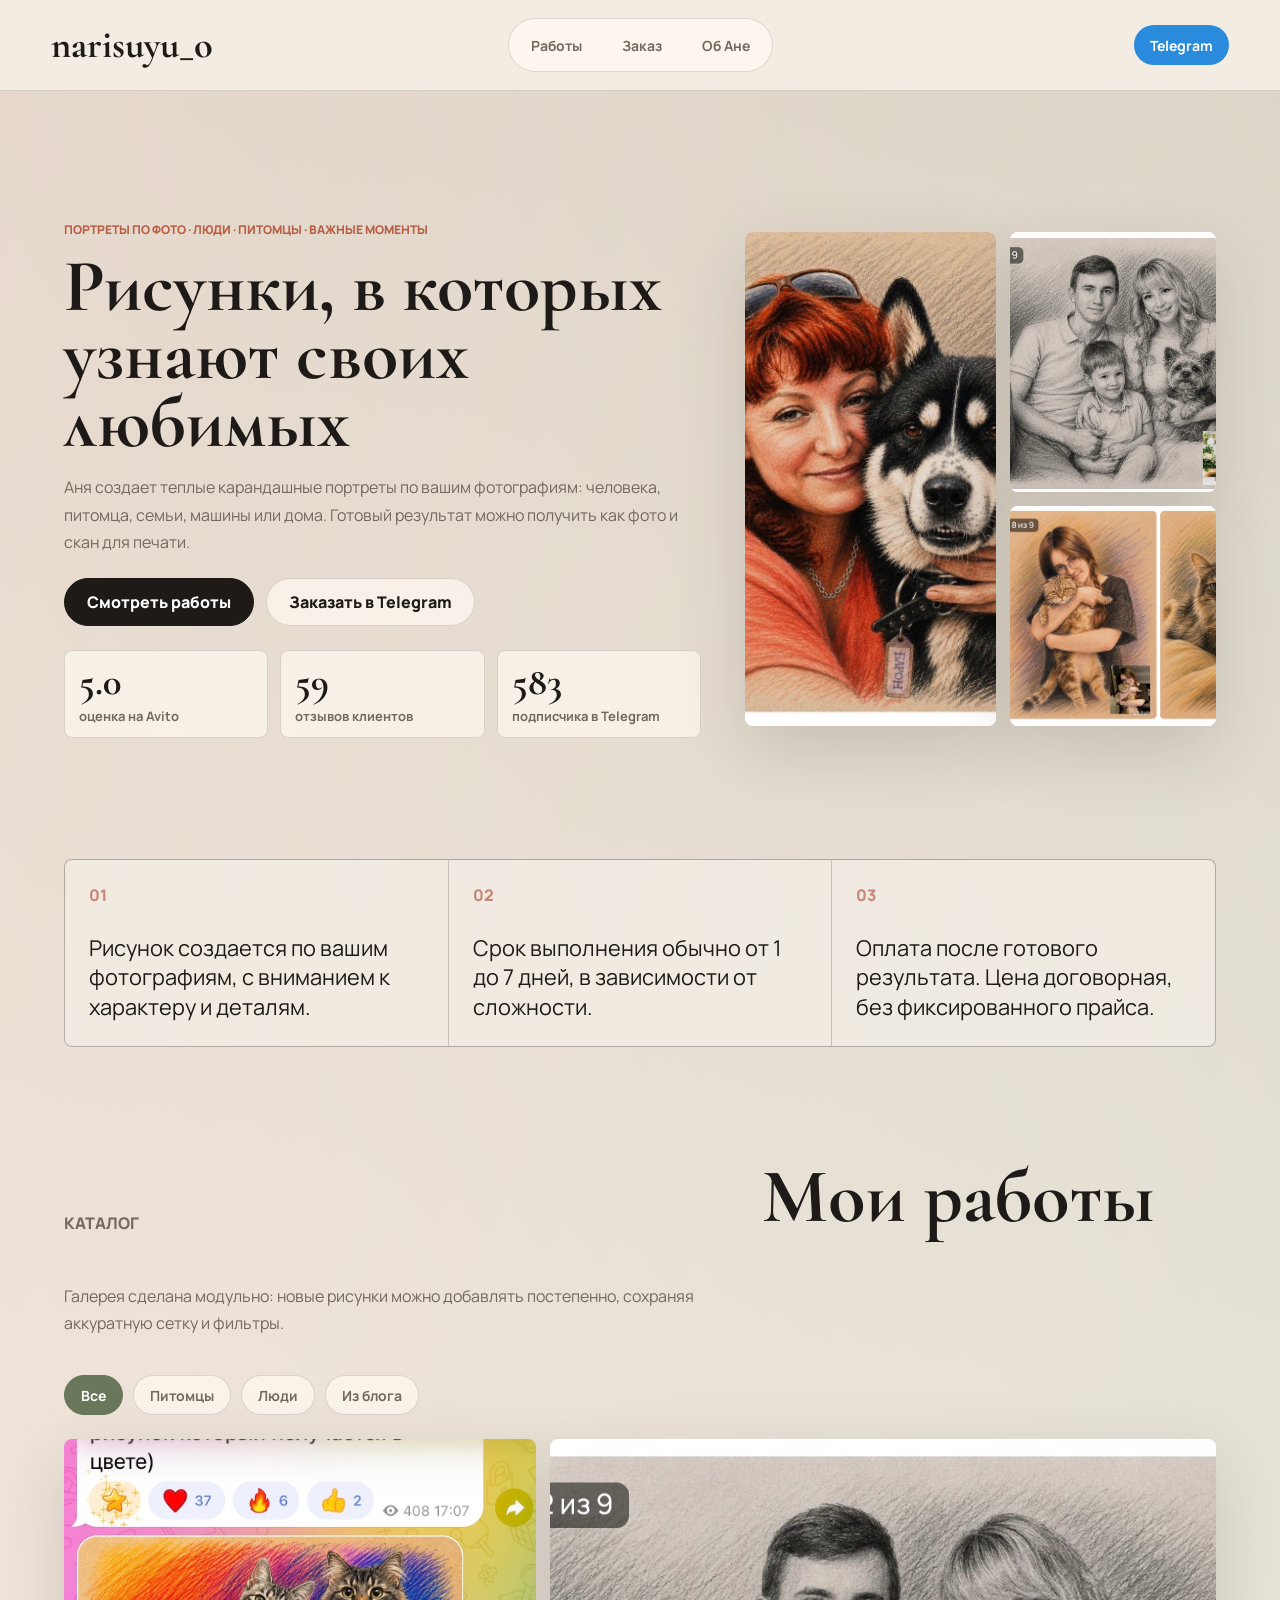
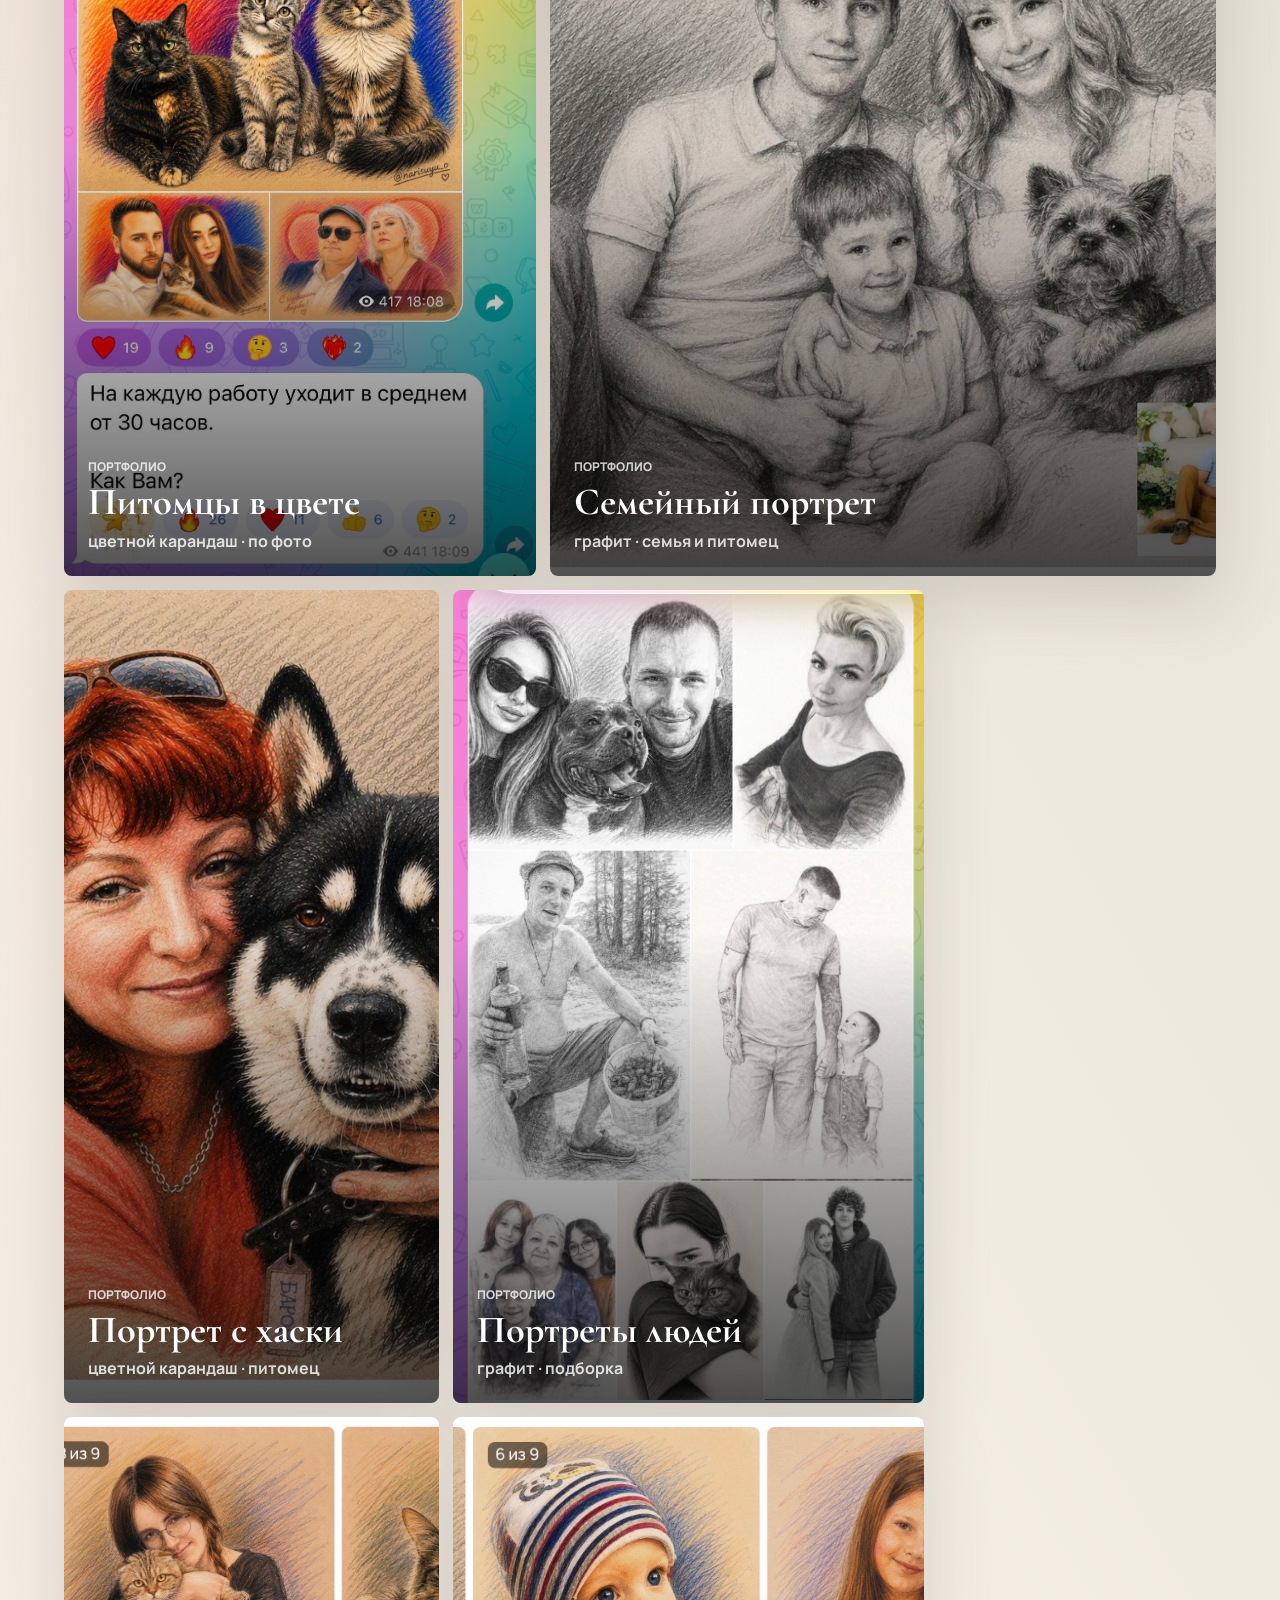
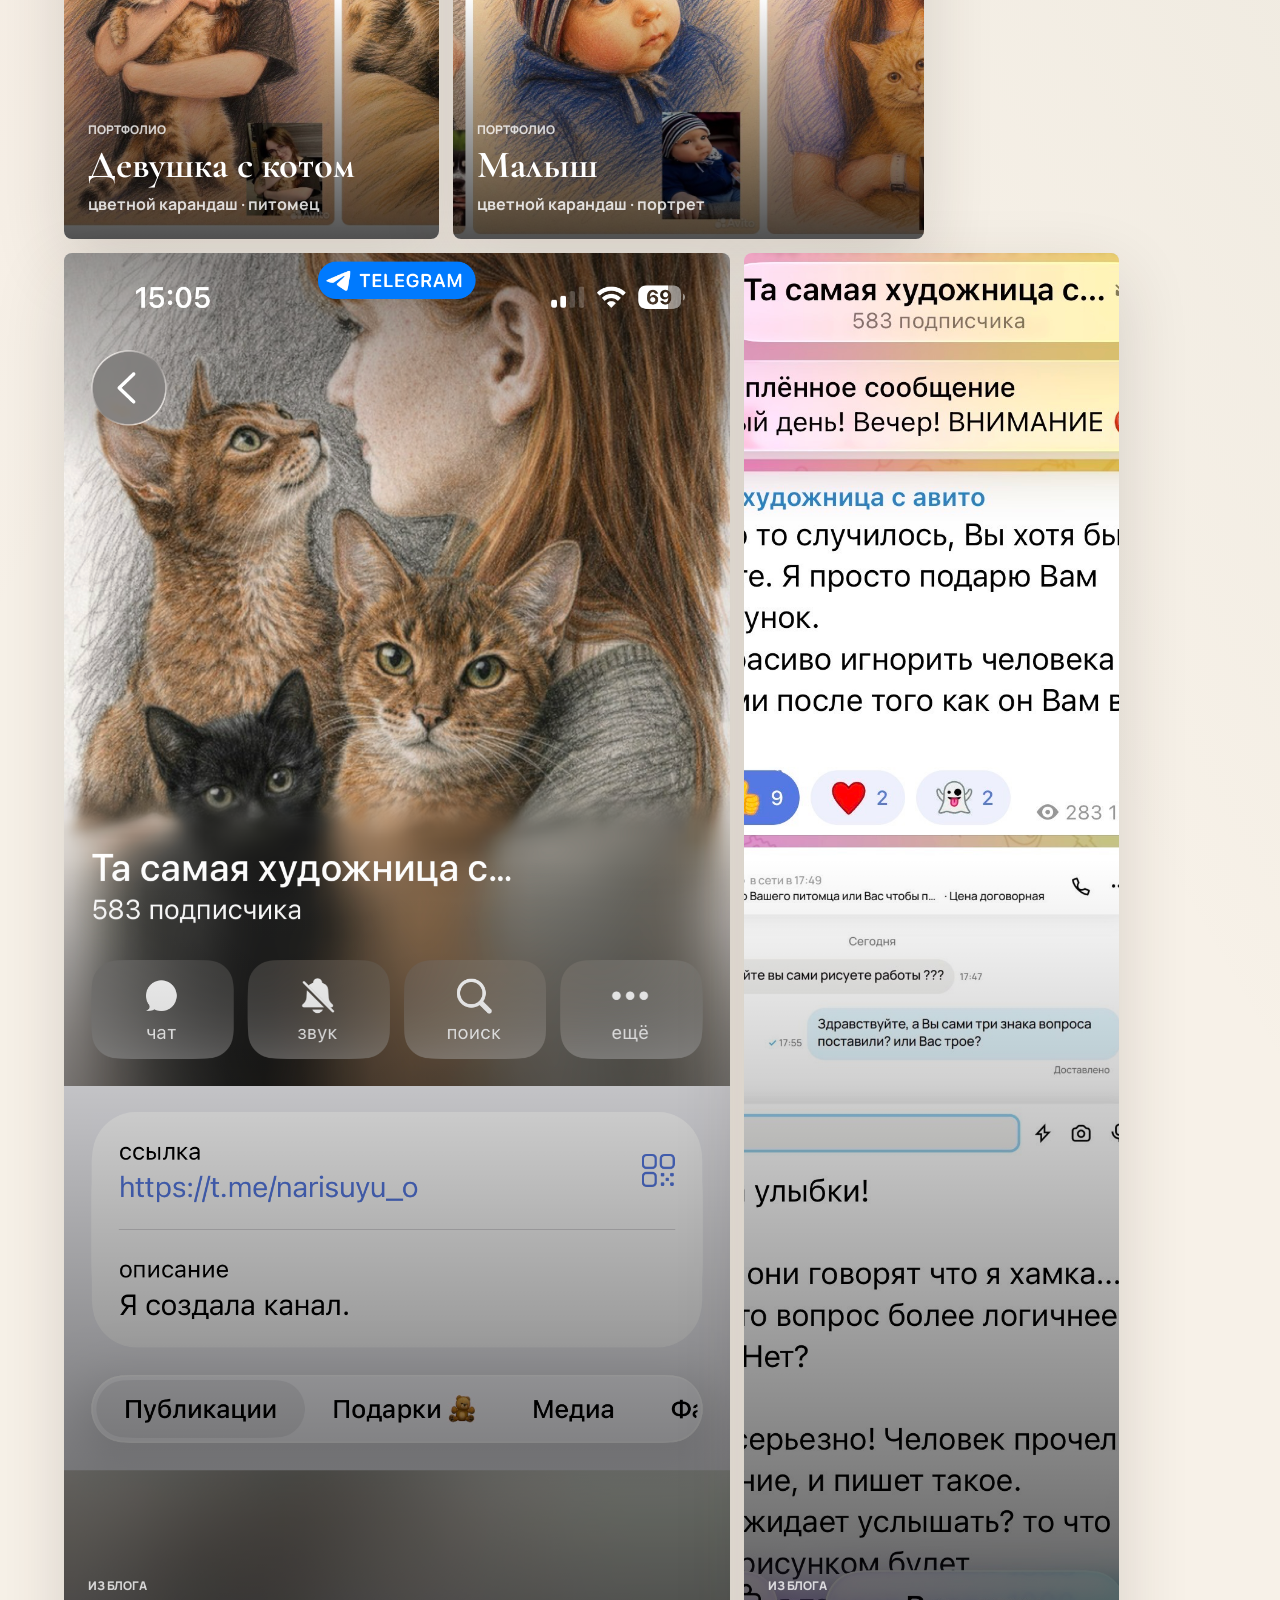
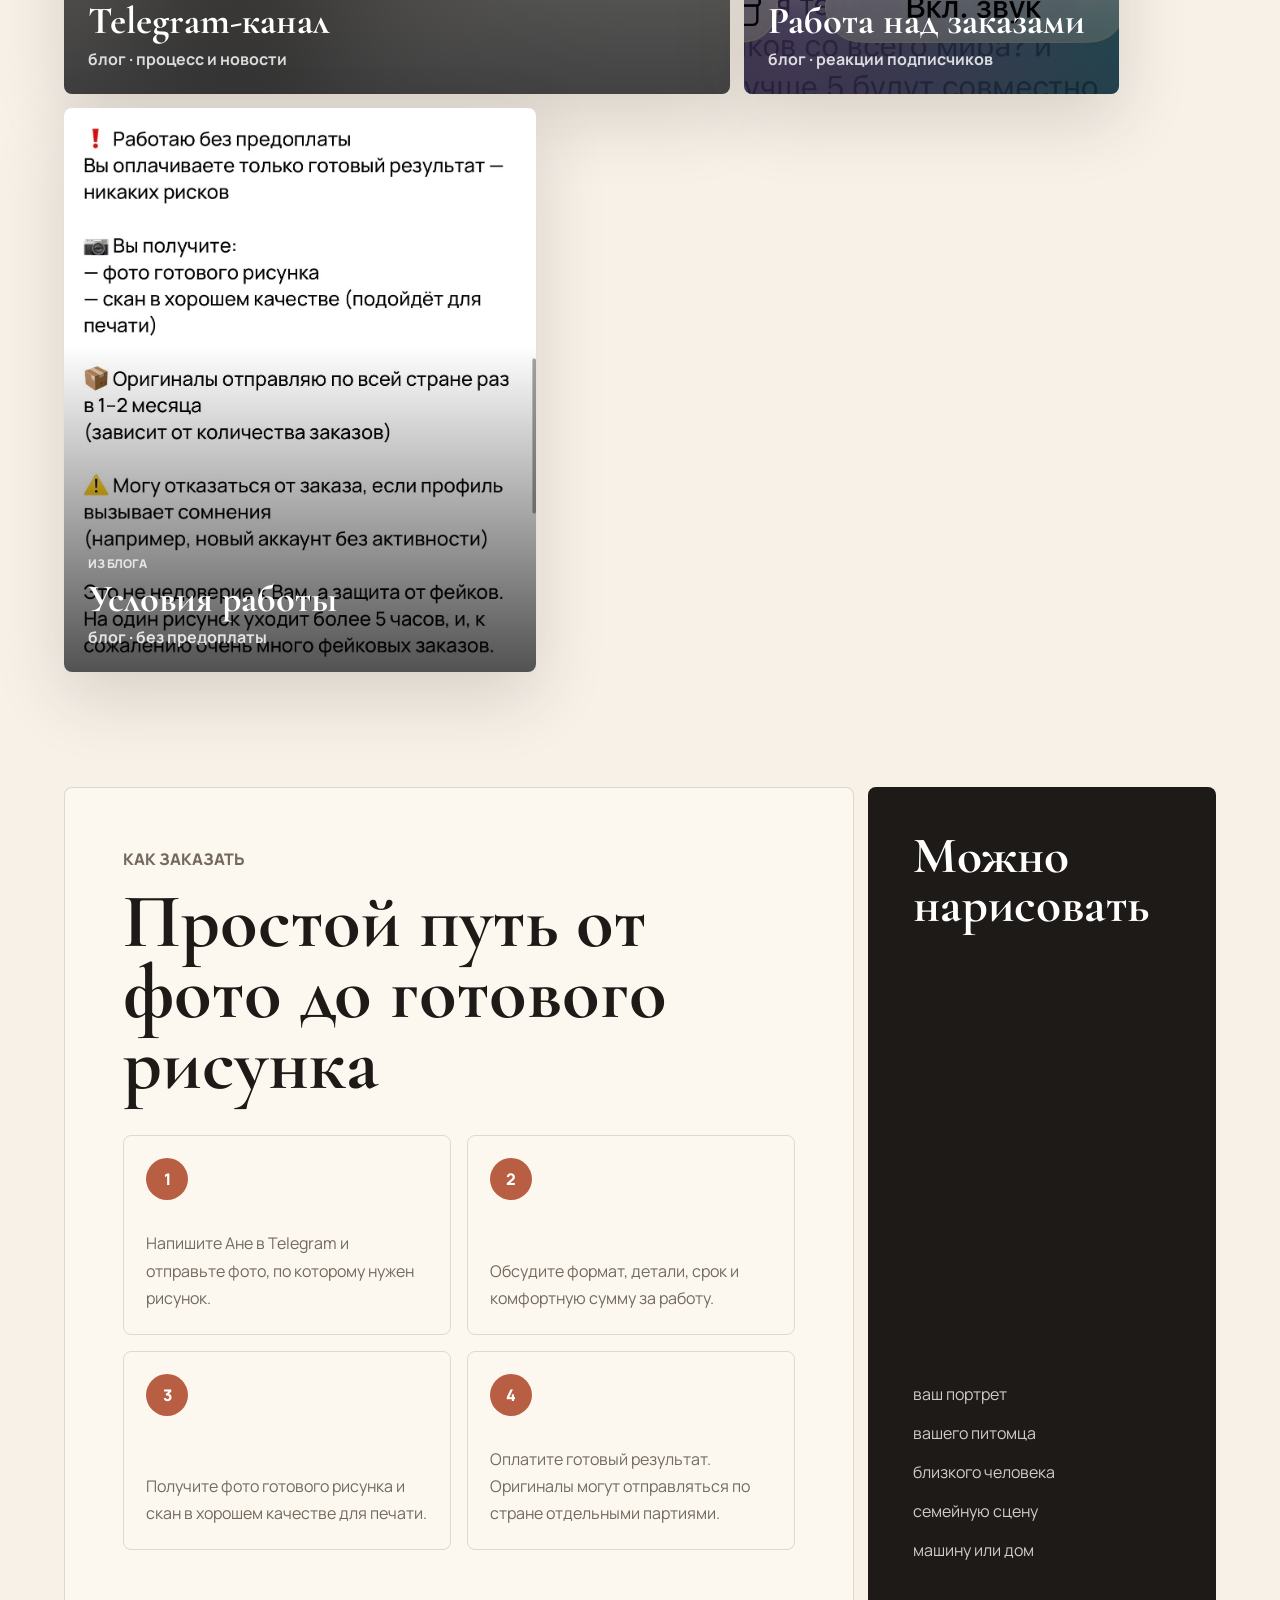
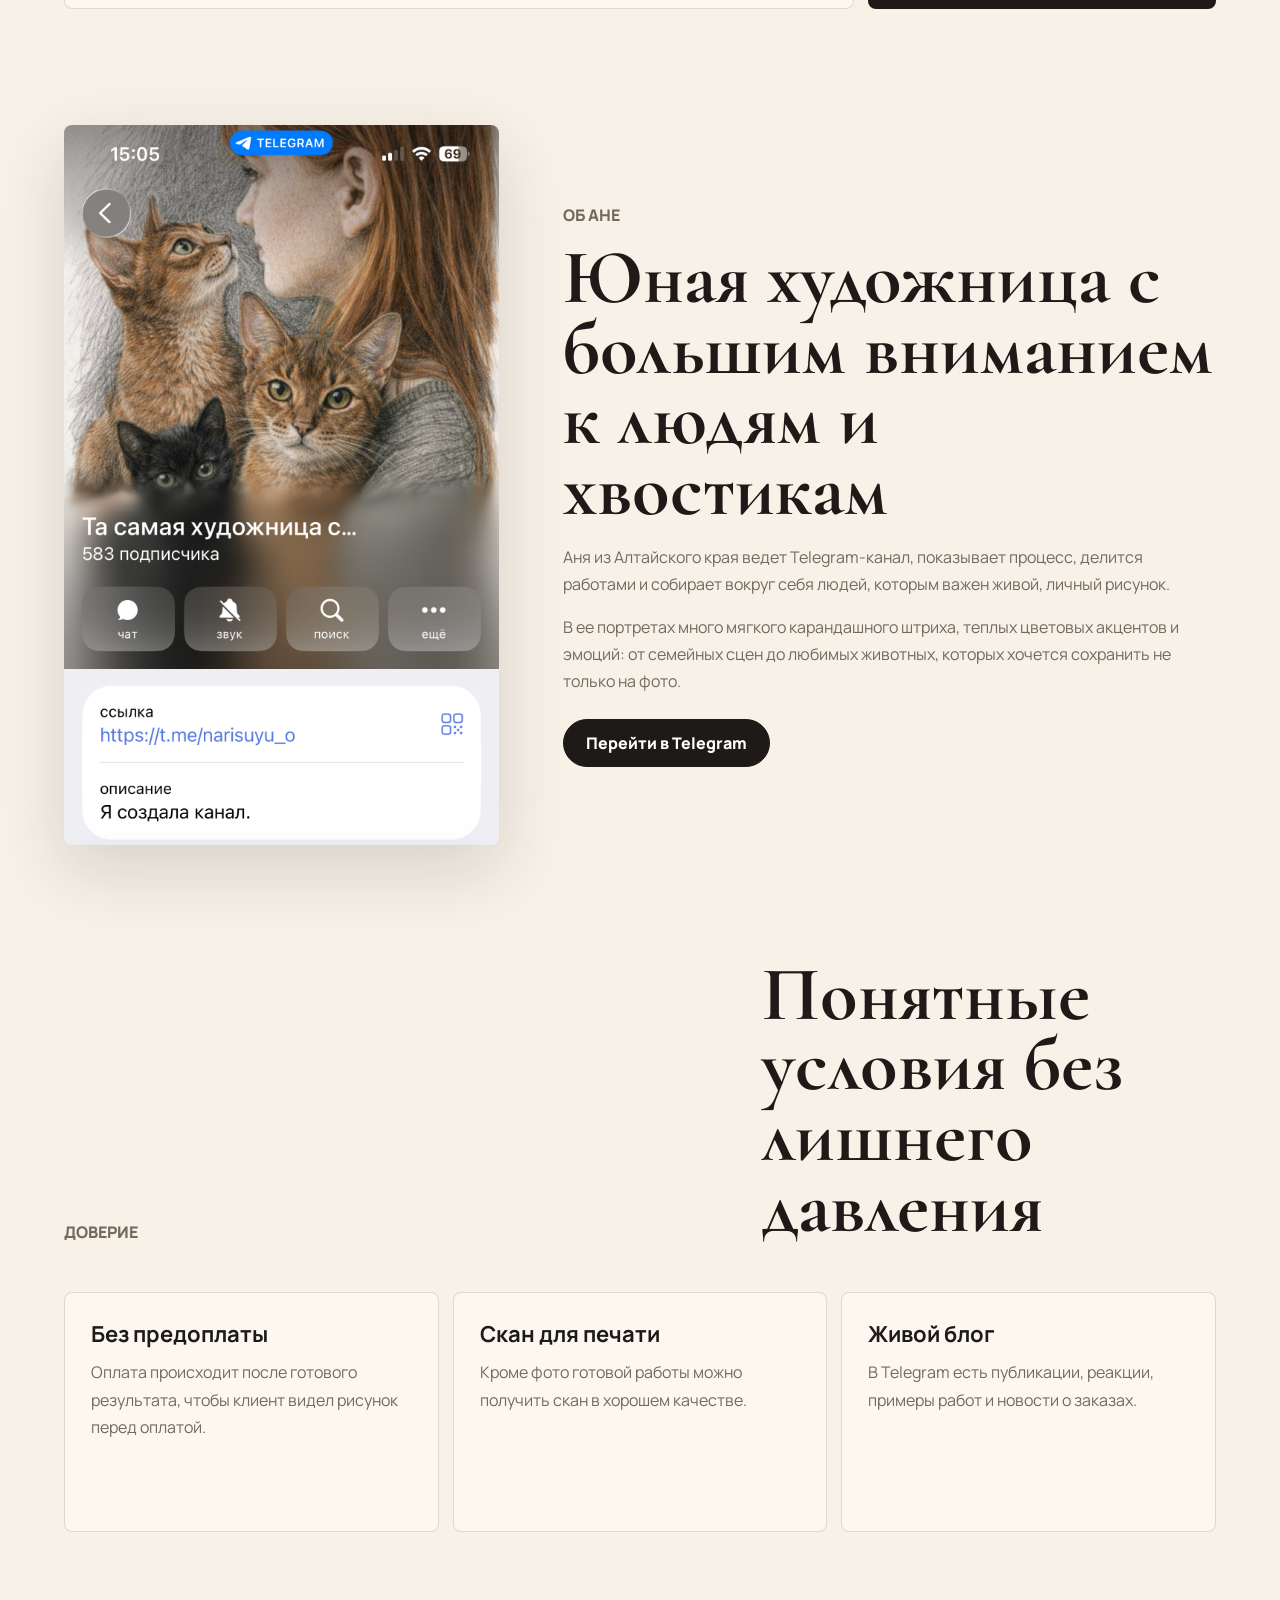
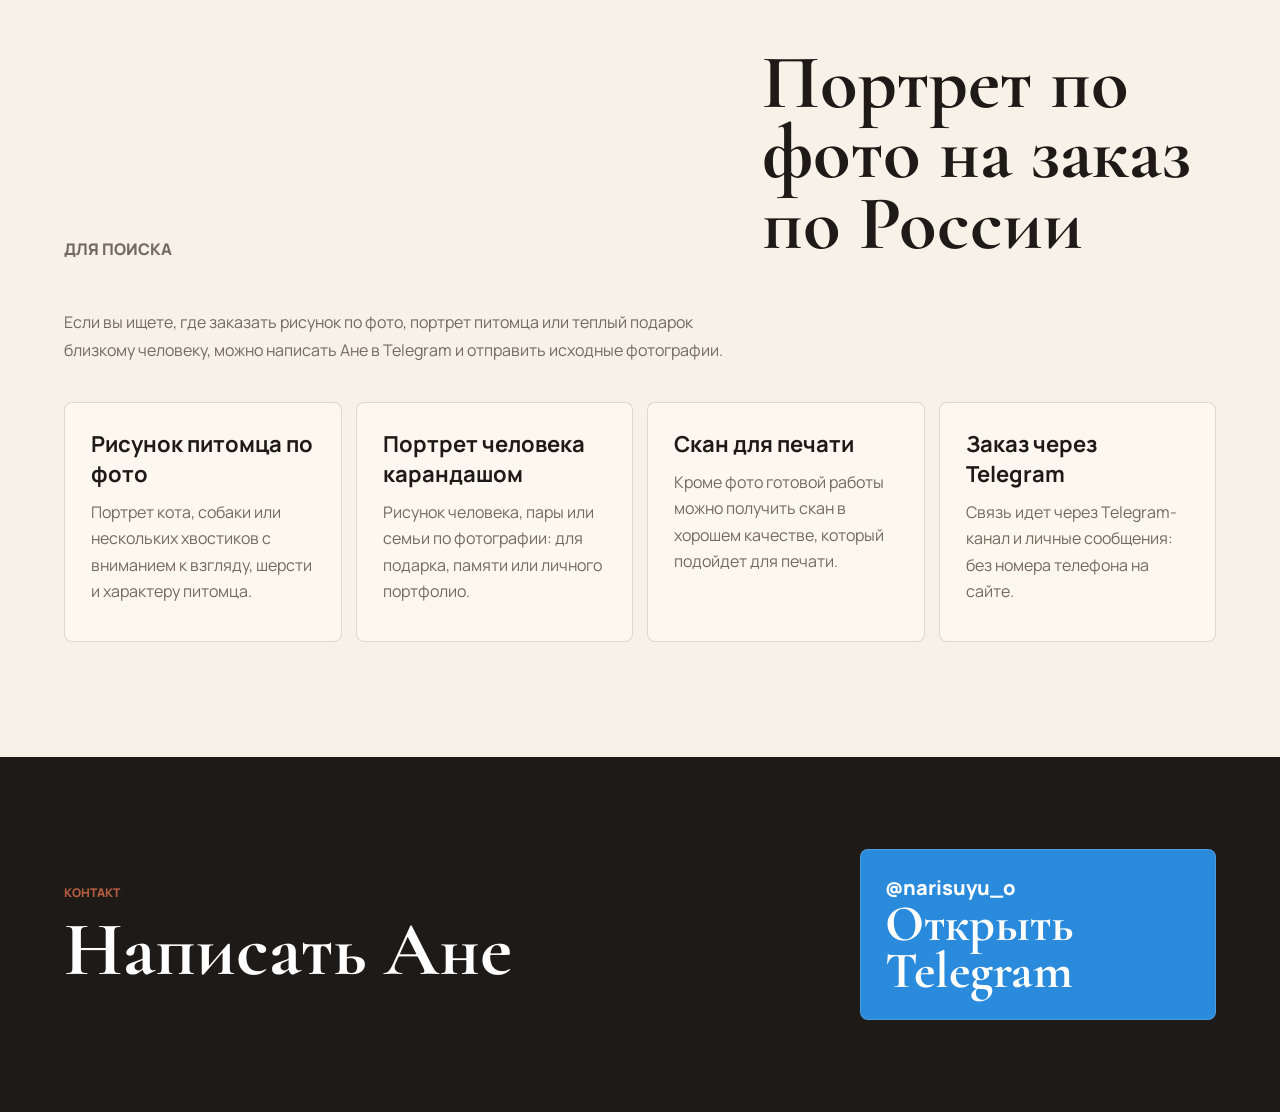
==== index.html @ 99f824ff "Add files via upload" ====
<!doctype html>
<html lang="ru-RU">
  <head>
    <meta charset="utf-8">
    <meta name="viewport" content="width=device-width, initial-scale=1">
    <title>Портрет по фото на заказ | Рисунок питомца и человека карандашом - Аня narisuyu_o</title>
    <meta
      name="description"
      content="Портреты по фото на заказ по России: рисунок питомца, человека, семьи, машины или дома карандашом. Художница Аня narisuyu_o, заказ через Telegram, без предоплаты."
    >
    <meta
      name="keywords"
      content="портрет по фото на заказ, рисунок по фото, портрет питомца по фото, нарисовать питомца по фото, портрет собаки по фото, портрет кота по фото, рисунок карандашом на заказ, портрет карандашом по фото, семейный портрет по фото, подарок портрет по фото, художник портреты по фото, рисунок без предоплаты, narisuyu_o"
    >
    <meta name="robots" content="index, follow, max-image-preview:large">
    <meta name="author" content="Аня narisuyu_o">
    <meta name="theme-color" content="#f7f1e8">
    <meta name="color-scheme" content="light">
    <meta property="og:type" content="website">
    <meta property="og:locale" content="ru_RU">
    <meta property="og:site_name" content="narisuyu_o">
    <meta property="og:title" content="Портрет по фото на заказ - Аня narisuyu_o">
    <meta
      property="og:description"
      content="Рисунки людей, питомцев и семейных историй по фото. Карандашные портреты на заказ по России, связь через Telegram."
    >
    <meta property="og:image" content="https://narisuyu-o.vercel.app/IMG_6666.jpg">
    <meta property="og:image:alt" content="Цветной портрет женщины с собакой карандашом">
    <meta name="twitter:card" content="summary_large_image">
    <meta name="twitter:title" content="Портрет по фото на заказ - Аня narisuyu_o">
    <meta
      name="twitter:description"
      content="Портрет человека, питомца или семьи по фото. Заказ через Telegram."
    >
    <meta name="twitter:image" content="https://narisuyu-o.vercel.app/IMG_6666.jpg">
    <link rel="canonical" href="https://narisuyu-o.vercel.app/">
    <link rel="preconnect" href="https://fonts.googleapis.com">
    <link rel="preconnect" href="https://fonts.gstatic.com" crossorigin>
    <link
      href="https://fonts.googleapis.com/css2?family=Cormorant+Garamond:wght@500;600;700&family=Manrope:wght@400;500;600;700;800&display=swap"
      rel="stylesheet"
    >
    <link rel="stylesheet" href="styles.css">
    <script type="application/ld+json">
      {
        "@context": "https://schema.org",
        "@graph": [
          {
            "@type": "WebSite",
            "@id": "https://narisuyu-o.vercel.app/#website",
            "url": "https://narisuyu-o.vercel.app/",
            "name": "narisuyu_o",
            "inLanguage": "ru-RU",
            "description": "Портфолио художницы Ани: портреты людей, питомцев и семейных историй по фото."
          },
          {
            "@type": "Person",
            "@id": "https://narisuyu-o.vercel.app/#artist",
            "name": "Аня",
            "alternateName": "narisuyu_o",
            "jobTitle": "Художница, автор портретов по фото",
            "url": "https://narisuyu-o.vercel.app/",
            "sameAs": ["https://t.me/narisuyu_o"],
            "knowsAbout": [
              "портрет по фото",
              "рисунок питомца по фото",
              "портрет карандашом",
              "семейный портрет",
              "рисунок на заказ"
            ],
            "areaServed": {
              "@type": "Country",
              "name": "Россия"
            }
          },
          {
            "@type": "Service",
            "@id": "https://narisuyu-o.vercel.app/#portrait-service",
            "name": "Портрет по фото на заказ",
            "serviceType": "Рисунок карандашом по фотографии",
            "provider": {
              "@id": "https://narisuyu-o.vercel.app/#artist"
            },
            "areaServed": {
              "@type": "Country",
              "name": "Россия"
            },
            "description": "Индивидуальные рисунки по фото: портрет человека, питомца, семьи, машины или дома. Готовый результат можно получить как фото и скан для печати.",
            "offers": {
              "@type": "Offer",
              "availability": "https://schema.org/InStock",
              "priceSpecification": {
                "@type": "PriceSpecification",
                "priceCurrency": "RUB",
                "description": "Цена договорная, без фиксированного прайса"
              },
              "url": "https://t.me/narisuyu_o"
            },
            "hasOfferCatalog": {
              "@type": "OfferCatalog",
              "name": "Виды рисунков на заказ",
              "itemListElement": [
                { "@type": "Offer", "itemOffered": { "@type": "Service", "name": "Портрет питомца по фото" } },
                { "@type": "Offer", "itemOffered": { "@type": "Service", "name": "Портрет человека по фото" } },
                { "@type": "Offer", "itemOffered": { "@type": "Service", "name": "Семейный портрет по фото" } },
                { "@type": "Offer", "itemOffered": { "@type": "Service", "name": "Рисунок машины или дома по фото" } }
              ]
            }
          },
          {
            "@type": "WebPage",
            "@id": "https://narisuyu-o.vercel.app/#webpage",
            "url": "https://narisuyu-o.vercel.app/",
            "name": "Портрет по фото на заказ | Аня narisuyu_o",
            "isPartOf": {
              "@id": "https://narisuyu-o.vercel.app/#website"
            },
            "about": {
              "@id": "https://narisuyu-o.vercel.app/#portrait-service"
            },
            "primaryImageOfPage": {
              "@type": "ImageObject",
              "url": "https://narisuyu-o.vercel.app/IMG_6666.jpg",
              "caption": "Цветной портрет женщины с собакой карандашом"
            },
            "inLanguage": "ru-RU"
          },
          {
            "@type": "FAQPage",
            "@id": "https://narisuyu-o.vercel.app/#faq",
            "mainEntity": [
              {
                "@type": "Question",
                "name": "Можно ли заказать портрет питомца по фото?",
                "acceptedAnswer": {
                  "@type": "Answer",
                  "text": "Да, можно заказать рисунок питомца по фото: кота, собаки или нескольких животных."
                }
              },
              {
                "@type": "Question",
                "name": "Можно ли заказать портрет человека или семьи?",
                "acceptedAnswer": {
                  "@type": "Answer",
                  "text": "Да, Аня рисует портреты людей, близких и семейные сцены по фотографиям."
                }
              },
              {
                "@type": "Question",
                "name": "Как заказать рисунок?",
                "acceptedAnswer": {
                  "@type": "Answer",
                  "text": "Нужно написать в Telegram @narisuyu_o, отправить фото и обсудить формат, детали, срок и стоимость."
                }
              },
              {
                "@type": "Question",
                "name": "Есть ли предоплата?",
                "acceptedAnswer": {
                  "@type": "Answer",
                  "text": "Работа выполняется без предоплаты: оплата происходит после готового результата."
                }
              }
            ]
          }
        ]
      }
    </script>
  </head>
  <body>
    <header class="site-header">
      <a class="brand" href="#top" aria-label="На главную">narisuyu_o</a>
      <nav class="nav" aria-label="Основная навигация">
        <a href="#portfolio">Работы</a>
        <a href="#process">Заказ</a>
        <a href="#about">Об Ане</a>
      </nav>
      <a class="header-cta" href="https://t.me/narisuyu_o" target="_blank" rel="noopener noreferrer">Telegram</a>
    </header>

    <main id="top">
      <section class="hero" aria-labelledby="hero-title">
        <div class="hero-copy">
          <p class="eyebrow">Портреты по фото · люди · питомцы · важные моменты</p>
          <h1 id="hero-title">Рисунки, в которых узнают своих любимых</h1>
          <p class="lead">
            Аня создает теплые карандашные портреты по вашим фотографиям: человека, питомца,
            семьи, машины или дома. Готовый результат можно получить как фото и скан для печати.
          </p>
          <div class="hero-actions">
            <a class="button primary" href="#portfolio">Смотреть работы</a>
            <a class="button secondary" href="https://t.me/narisuyu_o" target="_blank" rel="noopener noreferrer">Заказать в Telegram</a>
          </div>
          <dl class="proof-grid" aria-label="Коротко о художнице">
            <div>
              <dt>5.0</dt>
              <dd>оценка на Avito</dd>
            </div>
            <div>
              <dt>59</dt>
              <dd>отзывов клиентов</dd>
            </div>
            <div>
              <dt>583</dt>
              <dd>подписчика в Telegram</dd>
            </div>
          </dl>
        </div>

        <div class="hero-gallery" aria-label="Примеры рисунков">
          <figure class="hero-card hero-card-large">
            <img src="IMG_6666.jpg" alt="Цветной портрет женщины с собакой">
          </figure>
          <figure class="hero-card">
            <img src="IMG_6665.jpg" alt="Семейный портрет с ребенком и собакой">
          </figure>
          <figure class="hero-card">
            <img src="IMG_6668.jpg" alt="Портрет девушки с котом цветными карандашами">
          </figure>
        </div>
      </section>

      <section class="intro-band" aria-label="Основные преимущества">
        <div class="intro-item">
          <span>01</span>
          <p>Рисунок создается по вашим фотографиям, с вниманием к характеру и деталям.</p>
        </div>
        <div class="intro-item">
          <span>02</span>
          <p>Срок выполнения обычно от 1 до 7 дней, в зависимости от сложности.</p>
        </div>
        <div class="intro-item">
          <span>03</span>
          <p>Оплата после готового результата. Цена договорная, без фиксированного прайса.</p>
        </div>
      </section>

      <section class="section portfolio-section" id="portfolio" aria-labelledby="portfolio-title">
        <div class="section-heading">
          <p class="eyebrow">Каталог</p>
          <h2 id="portfolio-title">Мои работы</h2>
          <p>
            Галерея сделана модульно: новые рисунки можно добавлять постепенно, сохраняя аккуратную
            сетку и фильтры.
          </p>
        </div>

        <div class="filters" aria-label="Фильтры работ">
          <button class="filter-button active" type="button" data-filter="all">Все</button>
          <button class="filter-button" type="button" data-filter="pets">Питомцы</button>
          <button class="filter-button" type="button" data-filter="people">Люди</button>
          <button class="filter-button" type="button" data-filter="process">Из блога</button>
        </div>

        <div class="gallery-grid" id="gallery" aria-live="polite"></div>
      </section>

      <section class="section split-section" id="process" aria-labelledby="process-title">
        <div class="process-panel">
          <p class="eyebrow">Как заказать</p>
          <h2 id="process-title">Простой путь от фото до готового рисунка</h2>
          <ol class="steps">
            <li>
              <span>1</span>
              <p>Напишите Ане в Telegram и отправьте фото, по которому нужен рисунок.</p>
            </li>
            <li>
              <span>2</span>
              <p>Обсудите формат, детали, срок и комфортную сумму за работу.</p>
            </li>
            <li>
              <span>3</span>
              <p>Получите фото готового рисунка и скан в хорошем качестве для печати.</p>
            </li>
            <li>
              <span>4</span>
              <p>Оплатите готовый результат. Оригиналы могут отправляться по стране отдельными партиями.</p>
            </li>
          </ol>
        </div>
        <aside class="note-panel" aria-label="Что можно заказать">
          <h3>Можно нарисовать</h3>
          <ul>
            <li>ваш портрет</li>
            <li>вашего питомца</li>
            <li>близкого человека</li>
            <li>семейную сцену</li>
            <li>машину или дом</li>
          </ul>
        </aside>
      </section>

      <section class="section about-section" id="about" aria-labelledby="about-title">
        <div class="about-image">
          <img src="IMG_6676.PNG" alt="Telegram-канал художницы Ани">
        </div>
        <div class="about-copy">
          <p class="eyebrow">Об Ане</p>
          <h2 id="about-title">Юная художница с большим вниманием к людям и хвостикам</h2>
          <p>
            Аня из Алтайского края ведет Telegram-канал, показывает процесс, делится работами и
            собирает вокруг себя людей, которым важен живой, личный рисунок.
          </p>
          <p>
            В ее портретах много мягкого карандашного штриха, теплых цветовых акцентов и эмоций:
            от семейных сцен до любимых животных, которых хочется сохранить не только на фото.
          </p>
          <a class="button primary compact" href="https://t.me/narisuyu_o" target="_blank" rel="noopener noreferrer">
            Перейти в Telegram
          </a>
        </div>
      </section>

      <section class="section trust-section" aria-labelledby="trust-title">
        <div class="section-heading">
          <p class="eyebrow">Доверие</p>
          <h2 id="trust-title">Понятные условия без лишнего давления</h2>
        </div>
        <div class="trust-grid">
          <article>
            <h3>Без предоплаты</h3>
            <p>Оплата происходит после готового результата, чтобы клиент видел рисунок перед оплатой.</p>
          </article>
          <article>
            <h3>Скан для печати</h3>
            <p>Кроме фото готовой работы можно получить скан в хорошем качестве.</p>
          </article>
          <article>
            <h3>Живой блог</h3>
            <p>В Telegram есть публикации, реакции, примеры работ и новости о заказах.</p>
          </article>
        </div>
      </section>

      <section class="section seo-section" aria-labelledby="seo-title">
        <div class="section-heading">
          <p class="eyebrow">Для поиска</p>
          <h2 id="seo-title">Портрет по фото на заказ по России</h2>
          <p>
            Если вы ищете, где заказать рисунок по фото, портрет питомца или теплый подарок
            близкому человеку, можно написать Ане в Telegram и отправить исходные фотографии.
          </p>
        </div>
        <div class="seo-grid">
          <article>
            <h3>Рисунок питомца по фото</h3>
            <p>
              Портрет кота, собаки или нескольких хвостиков с вниманием к взгляду, шерсти и
              характеру питомца.
            </p>
          </article>
          <article>
            <h3>Портрет человека карандашом</h3>
            <p>
              Рисунок человека, пары или семьи по фотографии: для подарка, памяти или личного
              портфолио.
            </p>
          </article>
          <article>
            <h3>Скан для печати</h3>
            <p>
              Кроме фото готовой работы можно получить скан в хорошем качестве, который подойдет
              для печати.
            </p>
          </article>
          <article>
            <h3>Заказ через Telegram</h3>
            <p>
              Связь идет через Telegram-канал и личные сообщения: без номера телефона на сайте.
            </p>
          </article>
        </div>
      </section>
    </main>

    <footer class="footer" id="contact">
      <div>
        <p class="eyebrow">Контакт</p>
        <h2>Написать Ане</h2>
      </div>
      <a class="telegram-card" href="https://t.me/narisuyu_o" target="_blank" rel="noopener noreferrer">
        <span>@narisuyu_o</span>
        <strong>Открыть Telegram</strong>
      </a>
    </footer>

    <div class="lightbox" id="lightbox" aria-modal="true" role="dialog" aria-label="Просмотр работы" hidden>
      <button class="lightbox-close" type="button" aria-label="Закрыть">×</button>
      <img id="lightbox-image" alt="">
      <div class="lightbox-caption" id="lightbox-caption"></div>
    </div>

    <script src="script.js"></script>
  </body>
</html>
---- styles.css ----
:root {
  --paper: #f7f1e8;
  --paper-soft: #fffaf2;
  --ink: #1d1a17;
  --muted: #73695f;
  --line: rgba(29, 26, 23, 0.14);
  --olive: #69775b;
  --rose: #c78879;
  --clay: #b85f43;
  --blue: #2a8bdc;
  --shadow: 0 24px 70px rgba(51, 39, 29, 0.16);
  --serif: "Cormorant Garamond", Georgia, serif;
  --sans: "Manrope", Arial, sans-serif;
}

* {
  box-sizing: border-box;
}

html {
  scroll-behavior: smooth;
}

body {
  margin: 0;
  color: var(--ink);
  font-family: var(--sans);
  background:
    linear-gradient(120deg, rgba(199, 136, 121, 0.16), transparent 34%),
    linear-gradient(240deg, rgba(105, 119, 91, 0.18), transparent 38%),
    var(--paper);
}

img {
  display: block;
  max-width: 100%;
}

a {
  color: inherit;
  text-decoration: none;
}

button {
  font: inherit;
}

.site-header {
  position: sticky;
  top: 0;
  z-index: 20;
  display: grid;
  grid-template-columns: 1fr auto 1fr;
  align-items: center;
  gap: 18px;
  padding: 18px clamp(18px, 4vw, 56px);
  border-bottom: 1px solid var(--line);
  background: rgba(247, 241, 232, 0.82);
  backdrop-filter: blur(22px);
}

.brand {
  font-family: var(--serif);
  font-size: clamp(28px, 3vw, 42px);
  font-weight: 700;
}

.nav {
  display: flex;
  gap: 8px;
  padding: 6px;
  border: 1px solid var(--line);
  border-radius: 999px;
  background: rgba(255, 250, 242, 0.72);
}

.nav a,
.header-cta,
.filter-button {
  min-height: 40px;
  border-radius: 999px;
  display: inline-flex;
  align-items: center;
  justify-content: center;
  padding: 0 16px;
  color: var(--muted);
  font-size: 14px;
  font-weight: 700;
}

.header-cta {
  justify-self: end;
  color: #fff;
  background: var(--blue);
}

.hero {
  min-height: calc(94svh - 78px);
  display: grid;
  grid-template-columns: minmax(0, 1.15fr) minmax(300px, 0.85fr);
  gap: clamp(22px, 3.4vw, 46px);
  align-items: center;
  padding: clamp(20px, 3.2vw, 44px) clamp(18px, 5vw, 72px) clamp(18px, 3vw, 32px);
}

.hero-copy {
  max-width: 760px;
}

.eyebrow {
  margin: 0 0 14px;
  color: var(--clay);
  font-size: 12px;
  font-weight: 800;
  letter-spacing: 0;
  text-transform: uppercase;
}

h1,
h2,
h3,
p {
  margin-top: 0;
}

h1,
h2 {
  font-family: var(--serif);
  line-height: 0.92;
  letter-spacing: 0;
}

h1 {
  max-width: 760px;
  margin-bottom: 18px;
  font-size: clamp(50px, 5.8vw, 86px);
  font-weight: 700;
}

h2 {
  margin-bottom: 18px;
  font-size: clamp(44px, 6vw, 88px);
  font-weight: 700;
}

h3 {
  margin-bottom: 10px;
  font-size: 22px;
}

.lead,
.section-heading p,
.about-copy p,
.process-panel p,
.note-panel li,
.trust-grid p {
  color: var(--muted);
  font-size: clamp(16px, 1.25vw, 19px);
  line-height: 1.7;
}

.lead {
  max-width: 660px;
  margin-bottom: 22px;
}

.hero-actions {
  display: flex;
  flex-wrap: wrap;
  gap: 12px;
  margin-bottom: 24px;
}

.button {
  min-height: 48px;
  display: inline-flex;
  align-items: center;
  justify-content: center;
  border: 1px solid var(--line);
  border-radius: 999px;
  padding: 0 22px;
  font-weight: 800;
}

.button.primary {
  color: #fff;
  border-color: var(--ink);
  background: var(--ink);
}

.button.secondary {
  color: var(--ink);
  background: rgba(255, 250, 242, 0.7);
}

.button.compact {
  width: fit-content;
  margin-top: 8px;
}

.proof-grid {
  display: grid;
  grid-template-columns: repeat(3, minmax(0, 1fr));
  gap: 12px;
  max-width: 640px;
  margin: 0;
}

.proof-grid div {
  padding: 12px 14px;
  border: 1px solid var(--line);
  border-radius: 8px;
  background: rgba(255, 250, 242, 0.66);
}

.proof-grid dt {
  font-family: var(--serif);
  font-size: clamp(28px, 3vw, 42px);
  font-weight: 700;
  line-height: 1;
}

.proof-grid dd {
  margin: 6px 0 0;
  color: var(--muted);
  font-size: 13px;
  font-weight: 700;
}

.hero-gallery {
  display: grid;
  grid-template-columns: 1fr 0.82fr;
  grid-template-rows: minmax(260px, 1fr) minmax(220px, 0.8fr);
  gap: 14px;
  min-height: min(52vh, 560px);
}

.hero-card {
  min-height: 0;
  margin: 0;
  overflow: hidden;
  border-radius: 8px;
  box-shadow: var(--shadow);
  background: var(--paper-soft);
}

.hero-card-large {
  grid-row: span 2;
}

.hero-card img {
  width: 100%;
  height: 100%;
  object-fit: cover;
}

.hero-card-large img {
  object-position: 48% 24%;
}

.intro-band {
  display: grid;
  grid-template-columns: repeat(3, 1fr);
  gap: 1px;
  margin: 0 clamp(18px, 5vw, 72px);
  border: 1px solid var(--line);
  border-radius: 8px;
  overflow: hidden;
  background: var(--line);
}

.intro-item {
  min-height: 172px;
  display: flex;
  flex-direction: column;
  justify-content: space-between;
  gap: 28px;
  padding: 24px;
  background: rgba(255, 250, 242, 0.72);
}

.intro-item span {
  color: var(--rose);
  font-weight: 800;
}

.intro-item p {
  margin: 0;
  font-size: clamp(18px, 1.7vw, 24px);
  line-height: 1.35;
}

.section {
  padding: clamp(76px, 9vw, 136px) clamp(18px, 5vw, 72px);
}

.section-heading {
  display: grid;
  grid-template-columns: minmax(0, 0.85fr) minmax(280px, 0.58fr);
  gap: 32px;
  align-items: end;
  margin-bottom: 32px;
}

.section-heading p:last-child {
  margin-bottom: 6px;
}

.filters {
  display: flex;
  flex-wrap: wrap;
  gap: 10px;
  margin-bottom: 24px;
}

.filter-button {
  cursor: pointer;
  border: 1px solid var(--line);
  background: rgba(255, 250, 242, 0.72);
}

.filter-button.active {
  color: #fff;
  border-color: var(--olive);
  background: var(--olive);
}

.gallery-grid {
  display: grid;
  grid-template-columns: repeat(12, 1fr);
  gap: 14px;
}

.art-card {
  grid-column: span 4;
  position: relative;
  min-height: 420px;
  overflow: hidden;
  cursor: pointer;
  border: 0;
  border-radius: 8px;
  padding: 0;
  color: #fff;
  background: #ddd;
  box-shadow: var(--shadow);
}

.art-card:nth-child(5n + 1),
.art-card:nth-child(5n + 4) {
  grid-column: span 5;
}

.art-card:nth-child(5n + 2) {
  grid-column: span 7;
}

.art-card img {
  width: 100%;
  height: 100%;
  min-height: inherit;
  object-fit: cover;
  transition: transform 420ms ease;
}

.art-card:hover img,
.art-card:focus-visible img {
  transform: scale(1.04);
}

.art-card::after {
  content: "";
  position: absolute;
  inset: 0;
  background: linear-gradient(180deg, transparent 42%, rgba(0, 0, 0, 0.68));
}

.art-meta {
  position: absolute;
  inset: auto 0 0;
  z-index: 1;
  padding: 24px;
  text-align: left;
}

.art-meta span {
  display: inline-flex;
  margin-bottom: 8px;
  color: rgba(255, 255, 255, 0.78);
  font-size: 12px;
  font-weight: 800;
  text-transform: uppercase;
}

.art-meta strong {
  display: block;
  font-family: var(--serif);
  font-size: clamp(28px, 3vw, 42px);
  line-height: 1;
}

.art-meta em {
  display: block;
  margin-top: 8px;
  color: rgba(255, 255, 255, 0.82);
  font-style: normal;
  font-weight: 700;
}

.split-section {
  display: grid;
  grid-template-columns: minmax(0, 1fr) minmax(300px, 0.44fr);
  gap: 14px;
  padding-top: 0;
}

.process-panel,
.note-panel,
.trust-grid article {
  border: 1px solid var(--line);
  border-radius: 8px;
  background: rgba(255, 250, 242, 0.74);
}

.process-panel {
  padding: clamp(28px, 5vw, 58px);
}

.steps {
  display: grid;
  grid-template-columns: repeat(2, 1fr);
  gap: 16px;
  margin: 36px 0 0;
  padding: 0;
  list-style: none;
}

.steps li {
  min-height: 180px;
  display: flex;
  flex-direction: column;
  justify-content: space-between;
  gap: 30px;
  padding: 22px;
  border: 1px solid var(--line);
  border-radius: 8px;
}

.steps span {
  width: 42px;
  height: 42px;
  display: inline-flex;
  align-items: center;
  justify-content: center;
  border-radius: 50%;
  color: #fff;
  font-weight: 800;
  background: var(--clay);
}

.steps p {
  margin: 0;
}

.note-panel {
  display: flex;
  flex-direction: column;
  justify-content: space-between;
  min-height: 100%;
  padding: clamp(28px, 4vw, 44px);
  background: var(--ink);
  color: #fff;
}

.note-panel h3 {
  font-family: var(--serif);
  font-size: clamp(40px, 4vw, 64px);
  line-height: 0.96;
}

.note-panel ul {
  display: grid;
  gap: 12px;
  margin: 30px 0 0;
  padding: 0;
  list-style: none;
}

.note-panel li {
  color: rgba(255, 255, 255, 0.78);
}

.about-section {
  display: grid;
  grid-template-columns: minmax(280px, 0.52fr) minmax(0, 0.78fr);
  gap: clamp(24px, 5vw, 70px);
  align-items: center;
  padding-top: 0;
}

.about-image {
  max-height: 720px;
  overflow: hidden;
  border-radius: 8px;
  box-shadow: var(--shadow);
}

.about-image img {
  width: 100%;
  height: 100%;
  object-fit: cover;
  object-position: center top;
}

.about-copy {
  max-width: 760px;
}

.trust-section {
  padding-top: 0;
}

.trust-grid {
  display: grid;
  grid-template-columns: repeat(3, 1fr);
  gap: 14px;
}

.trust-grid article,
.seo-grid article {
  min-height: 240px;
  padding: 26px;
}

.seo-section {
  padding-top: 0;
}

.seo-grid {
  display: grid;
  grid-template-columns: repeat(4, 1fr);
  gap: 14px;
}

.seo-grid article {
  border: 1px solid var(--line);
  border-radius: 8px;
  background: rgba(255, 250, 242, 0.74);
}

.seo-grid p {
  margin-bottom: 0;
  color: var(--muted);
  font-size: 16px;
  line-height: 1.65;
}

.footer {
  display: grid;
  grid-template-columns: minmax(0, 1fr) minmax(280px, 0.46fr);
  gap: 22px;
  align-items: center;
  padding: clamp(56px, 8vw, 92px) clamp(18px, 5vw, 72px);
  color: #fff;
  background: var(--ink);
}

.footer h2 {
  margin: 0;
}

.telegram-card {
  min-height: 156px;
  display: flex;
  flex-direction: column;
  justify-content: space-between;
  border: 1px solid rgba(255, 255, 255, 0.16);
  border-radius: 8px;
  padding: 24px;
  background: var(--blue);
}

.telegram-card span {
  font-size: 20px;
  font-weight: 800;
}

.telegram-card strong {
  font-family: var(--serif);
  font-size: clamp(34px, 4vw, 56px);
  line-height: 0.92;
}

.lightbox {
  position: fixed;
  inset: 0;
  z-index: 100;
  display: grid;
  grid-template-rows: minmax(0, 1fr) auto;
  place-items: center;
  gap: 14px;
  padding: 28px;
  background: rgba(20, 17, 14, 0.88);
}

.lightbox[hidden] {
  display: none;
}

.lightbox img {
  max-width: min(1120px, 96vw);
  max-height: 82vh;
  border-radius: 8px;
  object-fit: contain;
}

.lightbox-caption {
  color: #fff;
  text-align: center;
  font-weight: 700;
}

.lightbox-close {
  position: absolute;
  top: 18px;
  right: 18px;
  width: 46px;
  height: 46px;
  cursor: pointer;
  border: 1px solid rgba(255, 255, 255, 0.26);
  border-radius: 50%;
  color: #fff;
  font-size: 32px;
  line-height: 1;
  background: rgba(255, 255, 255, 0.12);
}

@media (max-width: 980px) {
  .site-header {
    grid-template-columns: 1fr auto;
  }

  .nav {
    display: none;
  }

  .hero,
  .section-heading,
  .split-section,
  .about-section,
  .footer {
    grid-template-columns: 1fr;
  }

  .hero {
    min-height: auto;
  }

  .hero-gallery {
    min-height: 560px;
  }

  .intro-band,
  .trust-grid,
  .seo-grid,
  .steps {
    grid-template-columns: 1fr;
  }

  .art-card,
  .art-card:nth-child(5n + 1),
  .art-card:nth-child(5n + 2),
  .art-card:nth-child(5n + 4) {
    grid-column: span 6;
  }
}

@media (max-width: 640px) {
  .site-header {
    padding: 14px 16px;
  }

  .brand {
    font-size: 28px;
  }

  .header-cta {
    min-height: 38px;
    padding: 0 12px;
  }

  h1 {
    font-size: clamp(40px, 11vw, 46px);
  }

  h2 {
    font-size: clamp(40px, 13vw, 58px);
  }

  .hero-gallery {
    grid-template-columns: 1fr;
    grid-template-rows: 170px;
    min-height: 0;
  }

  .hero-card-large {
    grid-row: auto;
  }

  .hero-card:not(.hero-card-large) {
    display: none;
  }

  .proof-grid {
    grid-template-columns: repeat(3, 1fr);
    gap: 6px;
  }

  .proof-grid div {
    padding: 10px 8px;
  }

  .proof-grid dd {
    font-size: 10px;
    line-height: 1.25;
  }

  .lead {
    margin-bottom: 16px;
    font-size: 15px;
    line-height: 1.5;
  }

  .hero-actions {
    display: grid;
    grid-template-columns: 1fr 1fr;
    gap: 8px;
    margin-bottom: 16px;
  }

  .hero-actions .button {
    width: auto;
    min-height: 44px;
    padding: 0 10px;
    font-size: 12px;
  }

  .intro-band {
    margin-inline: 16px;
  }

  .gallery-grid {
    grid-template-columns: 1fr;
  }

  .art-card,
  .art-card:nth-child(5n + 1),
  .art-card:nth-child(5n + 2),
  .art-card:nth-child(5n + 4) {
    grid-column: 1;
    min-height: 360px;
  }

  .button {
    width: 100%;
  }

  .lightbox {
    padding: 16px;
  }
}
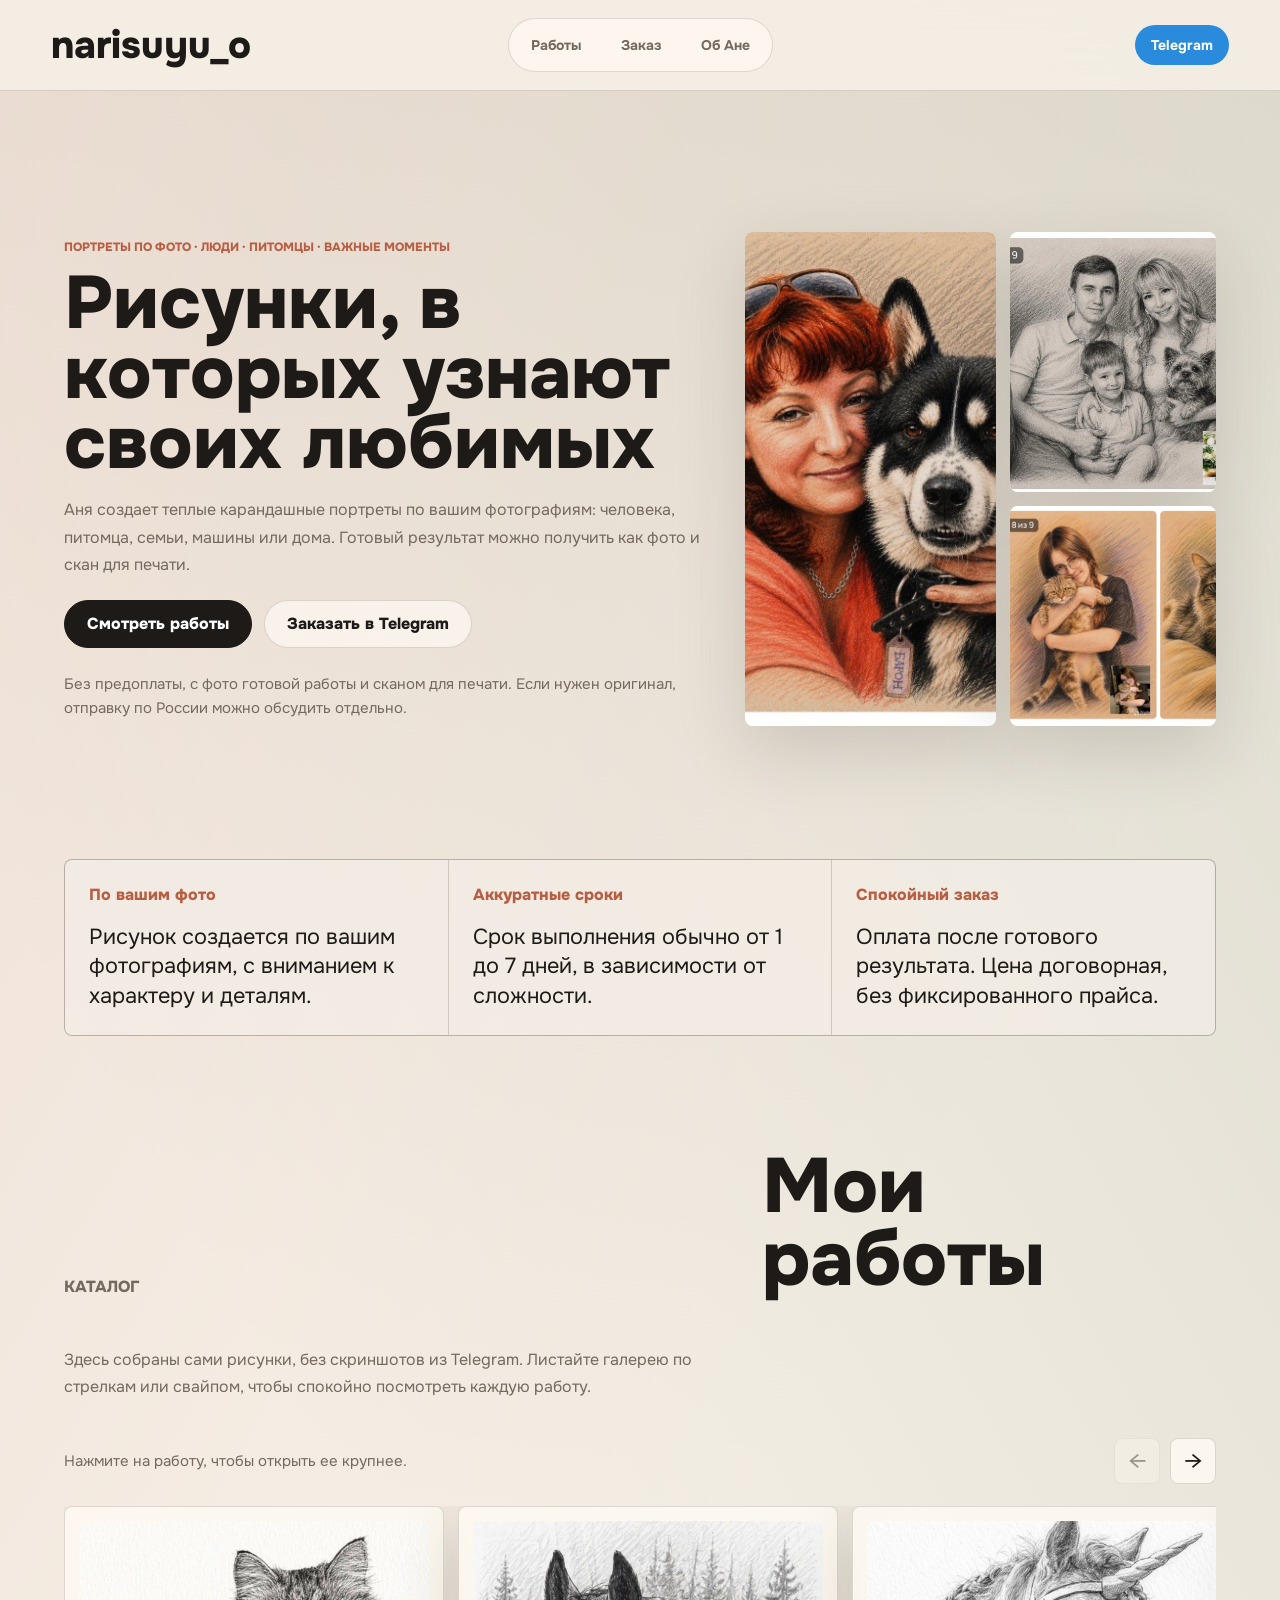
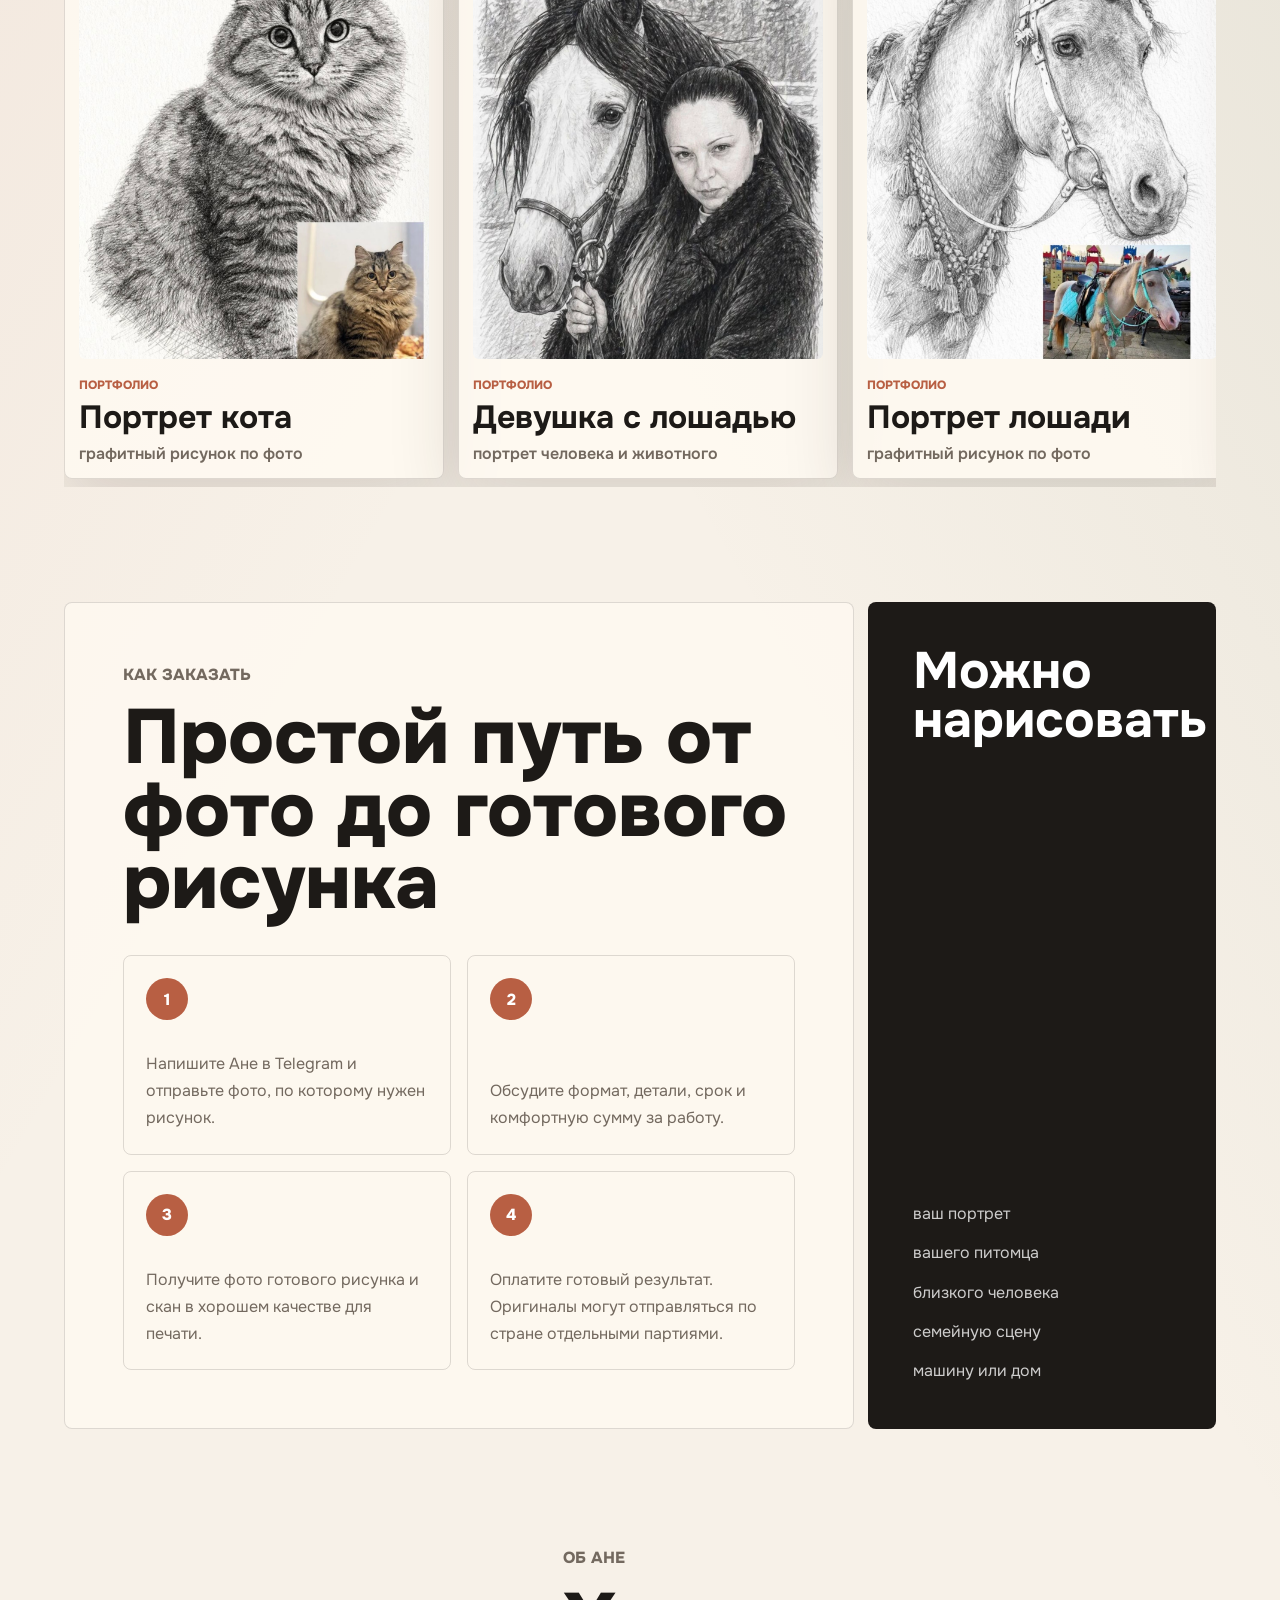
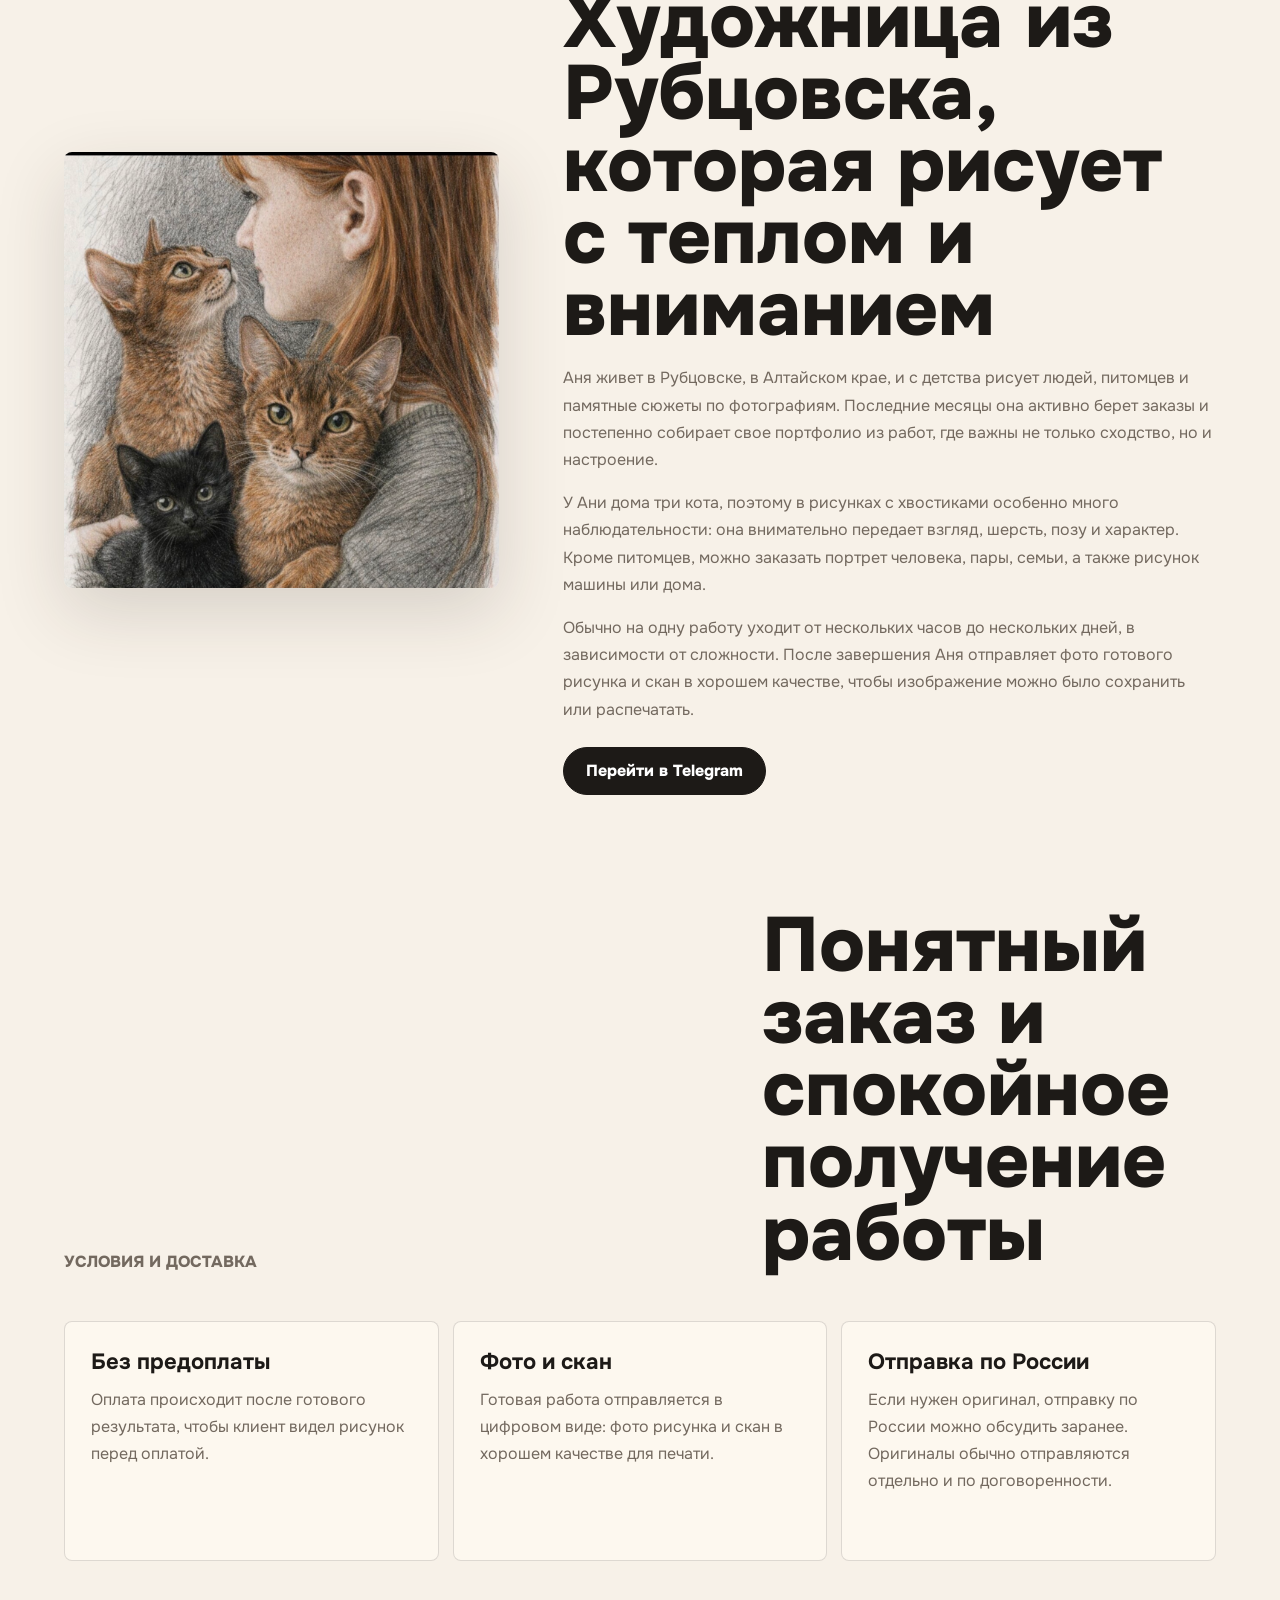
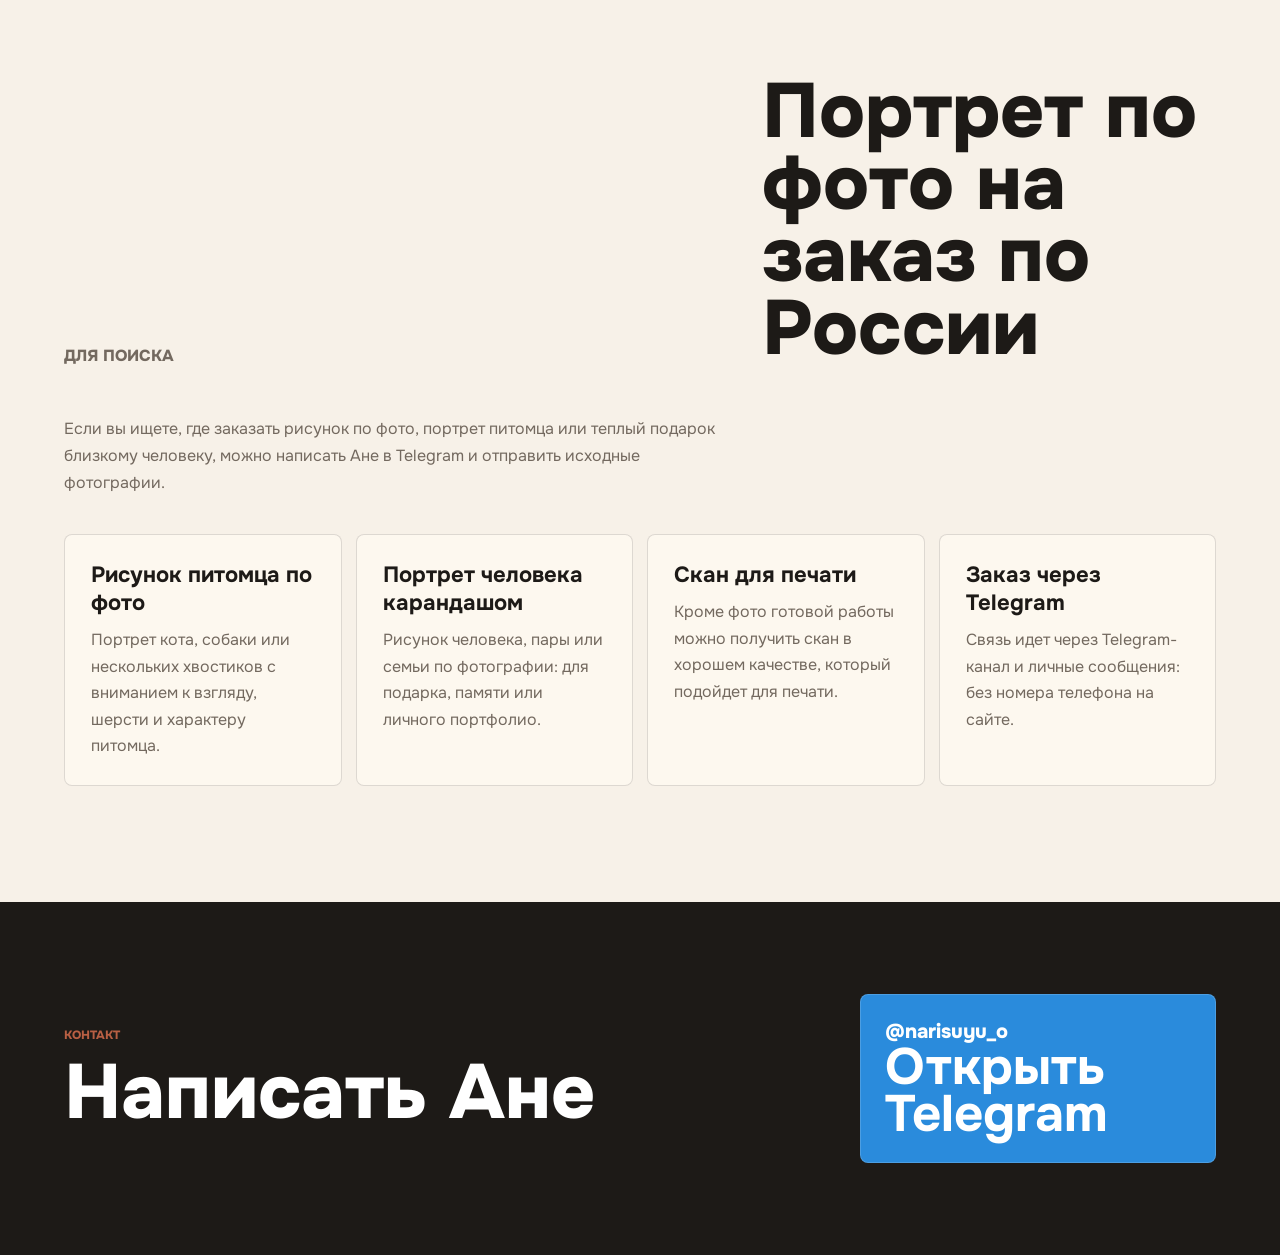
==== commit 52253124: "Обновить лендинг и портфолио" ====
--- a/index.html
+++ b/index.html
@@ -36,10 +36,7 @@
     <link rel="canonical" href="https://narisuyu-o.vercel.app/">
     <link rel="preconnect" href="https://fonts.googleapis.com">
     <link rel="preconnect" href="https://fonts.gstatic.com" crossorigin>
-    <link
-      href="https://fonts.googleapis.com/css2?family=Cormorant+Garamond:wght@500;600;700&family=Manrope:wght@400;500;600;700;800&display=swap"
-      rel="stylesheet"
-    >
+    <link href="https://fonts.googleapis.com/css2?family=Onest:wght@400;500;600;700;800&display=swap" rel="stylesheet">
     <link rel="stylesheet" href="styles.css">
     <script type="application/ld+json">
       {
@@ -191,20 +188,10 @@
             <a class="button primary" href="#portfolio">Смотреть работы</a>
             <a class="button secondary" href="https://t.me/narisuyu_o" target="_blank" rel="noopener noreferrer">Заказать в Telegram</a>
           </div>
-          <dl class="proof-grid" aria-label="Коротко о художнице">
-            <div>
-              <dt>5.0</dt>
-              <dd>оценка на Avito</dd>
-            </div>
-            <div>
-              <dt>59</dt>
-              <dd>отзывов клиентов</dd>
-            </div>
-            <div>
-              <dt>583</dt>
-              <dd>подписчика в Telegram</dd>
-            </div>
-          </dl>
+          <p class="hero-note">
+            Без предоплаты, с фото готовой работы и сканом для печати. Если нужен оригинал,
+            отправку по России можно обсудить отдельно.
+          </p>
         </div>
 
         <div class="hero-gallery" aria-label="Примеры рисунков">
@@ -222,15 +209,15 @@
 
       <section class="intro-band" aria-label="Основные преимущества">
         <div class="intro-item">
-          <span>01</span>
+          <strong>По вашим фото</strong>
           <p>Рисунок создается по вашим фотографиям, с вниманием к характеру и деталям.</p>
         </div>
         <div class="intro-item">
-          <span>02</span>
+          <strong>Аккуратные сроки</strong>
           <p>Срок выполнения обычно от 1 до 7 дней, в зависимости от сложности.</p>
         </div>
         <div class="intro-item">
-          <span>03</span>
+          <strong>Спокойный заказ</strong>
           <p>Оплата после готового результата. Цена договорная, без фиксированного прайса.</p>
         </div>
       </section>
@@ -240,19 +227,20 @@
           <p class="eyebrow">Каталог</p>
           <h2 id="portfolio-title">Мои работы</h2>
           <p>
-            Галерея сделана модульно: новые рисунки можно добавлять постепенно, сохраняя аккуратную
-            сетку и фильтры.
-          </p>
-        </div>
-
-        <div class="filters" aria-label="Фильтры работ">
-          <button class="filter-button active" type="button" data-filter="all">Все</button>
-          <button class="filter-button" type="button" data-filter="pets">Питомцы</button>
-          <button class="filter-button" type="button" data-filter="people">Люди</button>
-          <button class="filter-button" type="button" data-filter="process">Из блога</button>
-        </div>
-
-        <div class="gallery-grid" id="gallery" aria-live="polite"></div>
+            Здесь собраны сами рисунки, без скриншотов из Telegram. Листайте галерею по стрелкам
+            или свайпом, чтобы спокойно посмотреть каждую работу.
+          </p>
+        </div>
+
+        <div class="portfolio-toolbar">
+          <p class="portfolio-hint">Нажмите на работу, чтобы открыть ее крупнее.</p>
+          <div class="carousel-controls" aria-label="Навигация по работам">
+            <button class="carousel-button" id="carousel-prev" type="button" aria-label="Предыдущая работа">←</button>
+            <button class="carousel-button" id="carousel-next" type="button" aria-label="Следующая работа">→</button>
+          </div>
+        </div>
+
+        <div class="gallery-track" id="gallery" aria-live="polite"></div>
       </section>
 
       <section class="section split-section" id="process" aria-labelledby="process-title">
@@ -292,18 +280,25 @@
 
       <section class="section about-section" id="about" aria-labelledby="about-title">
         <div class="about-image">
-          <img src="IMG_6676.PNG" alt="Telegram-канал художницы Ани">
+          <img src="фото/IMG_6699.jpg" alt="Цветной портрет девушки с тремя котами">
         </div>
         <div class="about-copy">
           <p class="eyebrow">Об Ане</p>
-          <h2 id="about-title">Юная художница с большим вниманием к людям и хвостикам</h2>
-          <p>
-            Аня из Алтайского края ведет Telegram-канал, показывает процесс, делится работами и
-            собирает вокруг себя людей, которым важен живой, личный рисунок.
-          </p>
-          <p>
-            В ее портретах много мягкого карандашного штриха, теплых цветовых акцентов и эмоций:
-            от семейных сцен до любимых животных, которых хочется сохранить не только на фото.
+          <h2 id="about-title">Художница из Рубцовска, которая рисует с теплом и вниманием</h2>
+          <p>
+            Аня живет в Рубцовске, в Алтайском крае, и с детства рисует людей, питомцев и памятные
+            сюжеты по фотографиям. Последние месяцы она активно берет заказы и постепенно собирает
+            свое портфолио из работ, где важны не только сходство, но и настроение.
+          </p>
+          <p>
+            У Ани дома три кота, поэтому в рисунках с хвостиками особенно много наблюдательности:
+            она внимательно передает взгляд, шерсть, позу и характер. Кроме питомцев, можно заказать
+            портрет человека, пары, семьи, а также рисунок машины или дома.
+          </p>
+          <p>
+            Обычно на одну работу уходит от нескольких часов до нескольких дней, в зависимости от
+            сложности. После завершения Аня отправляет фото готового рисунка и скан в хорошем
+            качестве, чтобы изображение можно было сохранить или распечатать.
           </p>
           <a class="button primary compact" href="https://t.me/narisuyu_o" target="_blank" rel="noopener noreferrer">
             Перейти в Telegram
@@ -313,8 +308,8 @@
 
       <section class="section trust-section" aria-labelledby="trust-title">
         <div class="section-heading">
-          <p class="eyebrow">Доверие</p>
-          <h2 id="trust-title">Понятные условия без лишнего давления</h2>
+          <p class="eyebrow">Условия и доставка</p>
+          <h2 id="trust-title">Понятный заказ и спокойное получение работы</h2>
         </div>
         <div class="trust-grid">
           <article>
@@ -322,12 +317,12 @@
             <p>Оплата происходит после готового результата, чтобы клиент видел рисунок перед оплатой.</p>
           </article>
           <article>
-            <h3>Скан для печати</h3>
-            <p>Кроме фото готовой работы можно получить скан в хорошем качестве.</p>
-          </article>
-          <article>
-            <h3>Живой блог</h3>
-            <p>В Telegram есть публикации, реакции, примеры работ и новости о заказах.</p>
+            <h3>Фото и скан</h3>
+            <p>Готовая работа отправляется в цифровом виде: фото рисунка и скан в хорошем качестве для печати.</p>
+          </article>
+          <article>
+            <h3>Отправка по России</h3>
+            <p>Если нужен оригинал, отправку по России можно обсудить заранее. Оригиналы обычно отправляются отдельно и по договоренности.</p>
           </article>
         </div>
       </section>
--- a/styles.css
+++ b/styles.css
@@ -9,8 +9,7 @@
   --clay: #b85f43;
   --blue: #2a8bdc;
   --shadow: 0 24px 70px rgba(51, 39, 29, 0.16);
-  --serif: "Cormorant Garamond", Georgia, serif;
-  --sans: "Manrope", Arial, sans-serif;
+  --font: "Onest", "Helvetica Neue", Arial, sans-serif;
 }
 
 * {
@@ -24,7 +23,7 @@
 body {
   margin: 0;
   color: var(--ink);
-  font-family: var(--sans);
+  font-family: var(--font);
   background:
     linear-gradient(120deg, rgba(199, 136, 121, 0.16), transparent 34%),
     linear-gradient(240deg, rgba(105, 119, 91, 0.18), transparent 38%),
@@ -60,9 +59,9 @@
 }
 
 .brand {
-  font-family: var(--serif);
   font-size: clamp(28px, 3vw, 42px);
-  font-weight: 700;
+  font-weight: 800;
+  letter-spacing: 0;
 }
 
 .nav {
@@ -116,6 +115,14 @@
   text-transform: uppercase;
 }
 
+.hero-note {
+  max-width: 620px;
+  margin: 0;
+  color: var(--muted);
+  font-size: 15px;
+  line-height: 1.6;
+}
+
 h1,
 h2,
 h3,
@@ -125,8 +132,7 @@
 
 h1,
 h2 {
-  font-family: var(--serif);
-  line-height: 0.92;
+  line-height: 0.94;
   letter-spacing: 0;
 }
 
@@ -134,13 +140,13 @@
   max-width: 760px;
   margin-bottom: 18px;
   font-size: clamp(50px, 5.8vw, 86px);
-  font-weight: 700;
+  font-weight: 800;
 }
 
 h2 {
   margin-bottom: 18px;
   font-size: clamp(44px, 6vw, 88px);
-  font-weight: 700;
+  font-weight: 800;
 }
 
 h3 {
@@ -198,35 +204,6 @@
   margin-top: 8px;
 }
 
-.proof-grid {
-  display: grid;
-  grid-template-columns: repeat(3, minmax(0, 1fr));
-  gap: 12px;
-  max-width: 640px;
-  margin: 0;
-}
-
-.proof-grid div {
-  padding: 12px 14px;
-  border: 1px solid var(--line);
-  border-radius: 8px;
-  background: rgba(255, 250, 242, 0.66);
-}
-
-.proof-grid dt {
-  font-family: var(--serif);
-  font-size: clamp(28px, 3vw, 42px);
-  font-weight: 700;
-  line-height: 1;
-}
-
-.proof-grid dd {
-  margin: 6px 0 0;
-  color: var(--muted);
-  font-size: 13px;
-  font-weight: 700;
-}
-
 .hero-gallery {
   display: grid;
   grid-template-columns: 1fr 0.82fr;
@@ -274,13 +251,14 @@
   display: flex;
   flex-direction: column;
   justify-content: space-between;
-  gap: 28px;
+  gap: 18px;
   padding: 24px;
   background: rgba(255, 250, 242, 0.72);
 }
 
-.intro-item span {
-  color: var(--rose);
+.intro-item strong {
+  color: var(--clay);
+  font-size: 16px;
   font-weight: 800;
 }
 
@@ -306,86 +284,107 @@
   margin-bottom: 6px;
 }
 
-.filters {
-  display: flex;
-  flex-wrap: wrap;
+.portfolio-toolbar {
+  display: flex;
+  justify-content: space-between;
+  align-items: center;
+  gap: 18px;
+  margin-bottom: 22px;
+}
+
+.portfolio-hint {
+  margin: 0;
+  color: var(--muted);
+  font-size: 15px;
+  line-height: 1.5;
+}
+
+.carousel-controls {
+  display: flex;
   gap: 10px;
-  margin-bottom: 24px;
-}
-
-.filter-button {
+}
+
+.carousel-button {
+  width: 46px;
+  height: 46px;
   cursor: pointer;
   border: 1px solid var(--line);
-  background: rgba(255, 250, 242, 0.72);
-}
-
-.filter-button.active {
-  color: #fff;
-  border-color: var(--olive);
-  background: var(--olive);
-}
-
-.gallery-grid {
-  display: grid;
-  grid-template-columns: repeat(12, 1fr);
+  border-radius: 8px;
+  padding: 0;
+  color: var(--ink);
+  font-size: 24px;
+  line-height: 1;
+  background: rgba(255, 250, 242, 0.82);
+}
+
+.carousel-button:disabled {
+  cursor: default;
+  opacity: 0.4;
+}
+
+.gallery-track {
+  display: flex;
   gap: 14px;
+  overflow-x: auto;
+  scroll-behavior: smooth;
+  scroll-snap-type: x mandatory;
+  padding-bottom: 8px;
+  scrollbar-width: thin;
+}
+
+.gallery-track::-webkit-scrollbar {
+  height: 10px;
+}
+
+.gallery-track::-webkit-scrollbar-thumb {
+  border-radius: 999px;
+  background: rgba(115, 105, 95, 0.35);
 }
 
 .art-card {
-  grid-column: span 4;
-  position: relative;
-  min-height: 420px;
+  flex: 0 0 clamp(260px, 31vw, 380px);
+  display: flex;
+  flex-direction: column;
+  gap: 14px;
+  min-height: 0;
   overflow: hidden;
   cursor: pointer;
-  border: 0;
-  border-radius: 8px;
-  padding: 0;
-  color: #fff;
-  background: #ddd;
+  border: 1px solid var(--line);
+  border-radius: 8px;
+  padding: 14px;
+  color: var(--ink);
+  background: rgba(255, 250, 242, 0.82);
   box-shadow: var(--shadow);
-}
-
-.art-card:nth-child(5n + 1),
-.art-card:nth-child(5n + 4) {
-  grid-column: span 5;
-}
-
-.art-card:nth-child(5n + 2) {
-  grid-column: span 7;
+  scroll-snap-align: start;
+}
+
+.art-figure {
+  aspect-ratio: 4 / 5;
+  overflow: hidden;
+  border-radius: 6px;
+  background: #fff;
 }
 
 .art-card img {
   width: 100%;
   height: 100%;
-  min-height: inherit;
   object-fit: cover;
   transition: transform 420ms ease;
 }
 
 .art-card:hover img,
 .art-card:focus-visible img {
-  transform: scale(1.04);
-}
-
-.art-card::after {
-  content: "";
-  position: absolute;
-  inset: 0;
-  background: linear-gradient(180deg, transparent 42%, rgba(0, 0, 0, 0.68));
+  transform: scale(1.02);
 }
 
 .art-meta {
-  position: absolute;
-  inset: auto 0 0;
-  z-index: 1;
-  padding: 24px;
   text-align: left;
 }
 
 .art-meta span {
   display: inline-flex;
   margin-bottom: 8px;
-  color: rgba(255, 255, 255, 0.78);
+  color: var(--clay);
   font-size: 12px;
   font-weight: 800;
   text-transform: uppercase;
@@ -393,17 +392,16 @@
 
 .art-meta strong {
   display: block;
-  font-family: var(--serif);
-  font-size: clamp(28px, 3vw, 42px);
-  line-height: 1;
+  font-size: clamp(22px, 2.6vw, 32px);
+  line-height: 1.08;
 }
 
 .art-meta em {
   display: block;
   margin-top: 8px;
-  color: rgba(255, 255, 255, 0.82);
+  color: var(--muted);
   font-style: normal;
-  font-weight: 700;
+  font-weight: 600;
 }
 
 .split-section {
@@ -472,7 +470,6 @@
 }
 
 .note-panel h3 {
-  font-family: var(--serif);
   font-size: clamp(40px, 4vw, 64px);
   line-height: 0.96;
 }
@@ -585,7 +582,6 @@
 }
 
 .telegram-card strong {
-  font-family: var(--serif);
   font-size: clamp(34px, 4vw, 56px);
   line-height: 0.92;
 }
@@ -666,11 +662,9 @@
     grid-template-columns: 1fr;
   }
 
-  .art-card,
-  .art-card:nth-child(5n + 1),
-  .art-card:nth-child(5n + 2),
-  .art-card:nth-child(5n + 4) {
-    grid-column: span 6;
+  .portfolio-toolbar {
+    align-items: flex-start;
+    flex-direction: column;
   }
 }
 
@@ -708,20 +702,6 @@
 
   .hero-card:not(.hero-card-large) {
     display: none;
-  }
-
-  .proof-grid {
-    grid-template-columns: repeat(3, 1fr);
-    gap: 6px;
-  }
-
-  .proof-grid div {
-    padding: 10px 8px;
-  }
-
-  .proof-grid dd {
-    font-size: 10px;
-    line-height: 1.25;
   }
 
   .lead {
@@ -748,16 +728,13 @@
     margin-inline: 16px;
   }
 
-  .gallery-grid {
-    grid-template-columns: 1fr;
-  }
-
-  .art-card,
-  .art-card:nth-child(5n + 1),
-  .art-card:nth-child(5n + 2),
-  .art-card:nth-child(5n + 4) {
-    grid-column: 1;
-    min-height: 360px;
+  .hero-note,
+  .portfolio-hint {
+    font-size: 14px;
+  }
+
+  .art-card {
+    flex-basis: min(86vw, 320px);
   }
 
   .button {
